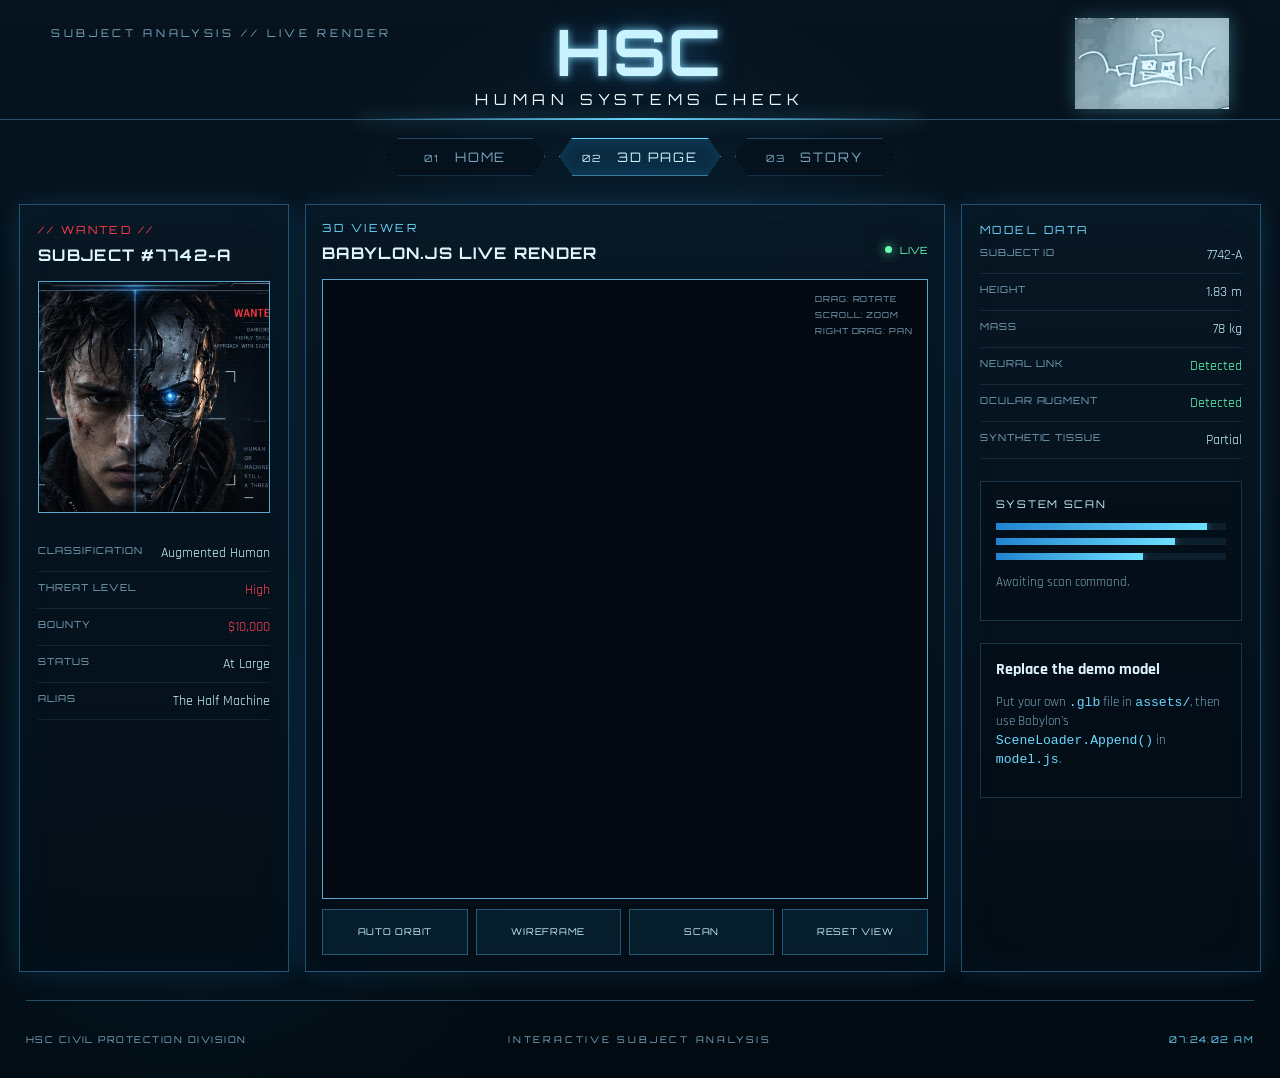
==== model.html @ 3faf3a6b "Add files via upload" ====
<!doctype html>
<html lang="en">
<head>
  <meta charset="utf-8" />
  <meta name="viewport" content="width=device-width, initial-scale=1" />
  <meta name="theme-color" content="#06111b" />
  <title>HSC // 3D Subject Viewer</title>
  <link rel="preconnect" href="https://fonts.googleapis.com">
  <link rel="preconnect" href="https://fonts.gstatic.com" crossorigin>
  <link href="https://fonts.googleapis.com/css2?family=Orbitron:wght@400;500;600;700;800&family=Rajdhani:wght@400;500;600;700&display=swap" rel="stylesheet">
  <link rel="stylesheet" href="styles.css" />
</head>
<body class="page page-model">
  <div class="scanlines" aria-hidden="true"></div>
  <div class="grid-overlay" aria-hidden="true"></div>

  <header class="site-header compact">
    <div class="header-left micro-copy">SUBJECT ANALYSIS // LIVE RENDER</div>
    <a class="brand" href="index.html">
      <span class="brand-title">HSC</span>
      <span class="brand-subtitle">Human Systems Check</span>
    </a>
    <img class="robot-logo" src="assets/robot-logo.png" alt="HSC robot logo" />
  </header>

  <nav class="top-nav" aria-label="Primary navigation">
    <a class="nav-chip" href="index.html"><span>01</span> Home</a>
    <a class="nav-chip active" href="model.html"><span>02</span> 3D Page</a>
    <a class="nav-chip" href="story.html"><span>03</span> Story</a>
  </nav>

  <main class="model-layout">
    <aside class="data-panel wanted-panel">
      <p class="section-tag danger">// WANTED //</p>
      <h1>SUBJECT #7742-A</h1>
      <img class="small-portrait" src="assets/subject-portrait.jpg" alt="Subject 7742-A" />
      <dl class="spec-list">
        <div><dt>Classification</dt><dd>Augmented Human</dd></div>
        <div><dt>Threat Level</dt><dd class="danger">High</dd></div>
        <div><dt>Bounty</dt><dd class="danger">$10,000</dd></div>
        <div><dt>Status</dt><dd>At Large</dd></div>
        <div><dt>Alias</dt><dd>The Half Machine</dd></div>
      </dl>
    </aside>

    <section class="viewer-panel">
      <div class="viewer-heading">
        <div>
          <p class="section-tag">3D VIEWER</p>
          <h1>BABYLON.JS LIVE RENDER</h1>
        </div>
        <div class="live-pill"><span></span> LIVE</div>
      </div>

      <div class="canvas-wrap">
        <canvas id="renderCanvas" aria-label="Interactive Babylon.js 3D model viewer"></canvas>
        <div class="canvas-help">
          <span>DRAG: ROTATE</span>
          <span>SCROLL: ZOOM</span>
          <span>RIGHT DRAG: PAN</span>
        </div>
        <div class="scan-bar" aria-hidden="true"></div>
      </div>

      <div class="viewer-controls">
        <button type="button" data-action="orbit">AUTO ORBIT</button>
        <button type="button" data-action="wireframe">WIREFRAME</button>
        <button type="button" data-action="scan">SCAN</button>
        <button type="button" data-action="reset">RESET VIEW</button>
      </div>
    </section>

    <aside class="data-panel diagnostics-panel">
      <p class="section-tag">MODEL DATA</p>
      <dl class="spec-list">
        <div><dt>Subject ID</dt><dd>7742-A</dd></div>
        <div><dt>Height</dt><dd>1.83 m</dd></div>
        <div><dt>Mass</dt><dd>78 kg</dd></div>
        <div><dt>Neural Link</dt><dd class="success">Detected</dd></div>
        <div><dt>Ocular Augment</dt><dd class="success">Detected</dd></div>
        <div><dt>Synthetic Tissue</dt><dd>Partial</dd></div>
      </dl>

      <div class="diagnostic-box">
        <div class="diag-title">SYSTEM SCAN</div>
        <div class="meter"><span style="width: 92%"></span></div>
        <div class="meter"><span style="width: 78%"></span></div>
        <div class="meter"><span style="width: 64%"></span></div>
        <p id="scanText">Awaiting scan command.</p>
      </div>

      <div class="model-note">
        <strong>Replace the demo model</strong>
        <p>Put your own <code>.glb</code> file in <code>assets/</code>, then use Babylon's <code>SceneLoader.Append()</code> in <code>model.js</code>.</p>
      </div>
    </aside>
  </main>

  <footer class="site-footer">
    <span>HSC CIVIL PROTECTION DIVISION</span>
    <span class="footer-motto">INTERACTIVE SUBJECT ANALYSIS</span>
    <span id="clock">--:--:--</span>
  </footer>

  <script src="https://cdn.babylonjs.com/babylon.js"></script>
  <script src="app.js"></script>
  <script src="model.js"></script>
</body>
</html>
---- styles.css ----
:root {
  --bg: #04101a;
  --bg-soft: #071a29;
  --panel: rgba(5, 20, 32, 0.82);
  --panel-strong: rgba(3, 14, 24, 0.95);
  --line: rgba(92, 190, 255, 0.36);
  --line-strong: rgba(113, 211, 255, 0.78);
  --cyan: #6ad8ff;
  --cyan-bright: #c9f3ff;
  --blue: #249dff;
  --red: #ff3e4d;
  --red-soft: rgba(255, 62, 77, 0.18);
  --green: #64ffb6;
  --text: #dff6ff;
  --muted: #7ca7be;
  --shadow: 0 0 24px rgba(47, 171, 255, 0.16);
}

* { box-sizing: border-box; }
html { min-height: 100%; background: var(--bg); }
body {
  margin: 0;
  min-height: 100vh;
  color: var(--text);
  font-family: "Rajdhani", system-ui, sans-serif;
  background:
    radial-gradient(circle at 50% 30%, rgba(28, 126, 194, 0.12), transparent 34%),
    radial-gradient(circle at 15% 80%, rgba(21, 86, 127, 0.12), transparent 26%),
    linear-gradient(180deg, #06131e 0%, #020b12 100%);
  overflow-x: hidden;
}

body::before {
  content: "";
  position: fixed;
  inset: 0;
  pointer-events: none;
  background:
    linear-gradient(90deg, transparent 49.8%, rgba(88, 186, 255, .06) 50%, transparent 50.2%),
    linear-gradient(0deg, transparent 49.8%, rgba(88, 186, 255, .045) 50%, transparent 50.2%);
  background-size: 120px 120px;
  opacity: .5;
  z-index: -4;
}

a { color: inherit; text-decoration: none; }
button { font: inherit; }

.scanlines {
  position: fixed;
  inset: 0;
  pointer-events: none;
  background: repeating-linear-gradient(to bottom, rgba(255,255,255,.018) 0, rgba(255,255,255,.018) 1px, transparent 1px, transparent 4px);
  mix-blend-mode: screen;
  opacity: .34;
  z-index: 30;
}

.grid-overlay {
  position: fixed;
  inset: 0;
  pointer-events: none;
  background-image:
    linear-gradient(rgba(84, 190, 255, .045) 1px, transparent 1px),
    linear-gradient(90deg, rgba(84, 190, 255, .045) 1px, transparent 1px);
  background-size: 48px 48px;
  mask-image: linear-gradient(to bottom, transparent, black 30%, black 80%, transparent);
  z-index: -3;
}

.site-header {
  position: relative;
  display: grid;
  grid-template-columns: 1fr auto 1fr;
  align-items: center;
  min-height: 144px;
  padding: 18px 4vw 10px;
  border-bottom: 1px solid var(--line);
}

.site-header::after {
  content: "";
  position: absolute;
  bottom: -1px;
  left: 28%;
  right: 28%;
  height: 2px;
  background: linear-gradient(90deg, transparent, var(--cyan), transparent);
  box-shadow: 0 0 16px rgba(106,216,255,.55);
}

.site-header.compact { min-height: 118px; }

.header-left {
  justify-self: start;
  align-self: start;
  padding-top: 8px;
}

.micro-copy {
  color: var(--muted);
  font-family: "Orbitron", sans-serif;
  font-size: .67rem;
  letter-spacing: .34em;
}

.brand {
  display: flex;
  flex-direction: column;
  align-items: center;
  line-height: 1;
  text-transform: uppercase;
}

.brand-title {
  font-family: "Orbitron", sans-serif;
  font-size: clamp(3.2rem, 6vw, 5.8rem);
  font-weight: 700;
  letter-spacing: .04em;
  color: var(--cyan-bright);
  text-shadow: 0 0 8px rgba(132, 223, 255, .85), 0 0 28px rgba(54, 160, 255, .42);
}

.compact .brand-title { font-size: clamp(2.4rem, 5vw, 4rem); }

.brand-subtitle {
  margin-top: 8px;
  font-family: "Orbitron", sans-serif;
  font-size: clamp(.62rem, 1.2vw, .95rem);
  letter-spacing: .38em;
  color: #edfaff;
  white-space: nowrap;
}

.robot-logo {
  justify-self: end;
  width: clamp(96px, 12vw, 160px);
  max-height: 96px;
  object-fit: contain;
  filter: drop-shadow(0 0 9px rgba(108,220,255,.55));
}

.top-nav {
  display: flex;
  justify-content: center;
  gap: 14px;
  flex-wrap: wrap;
  padding: 18px 16px 8px;
}

.nav-chip {
  min-width: 160px;
  padding: 10px 22px;
  border: 1px solid rgba(94, 178, 235, .35);
  clip-path: polygon(8% 0, 92% 0, 100% 50%, 92% 100%, 8% 100%, 0 50%);
  background: rgba(4,16,27,.62);
  color: var(--muted);
  text-align: center;
  text-transform: uppercase;
  font-family: "Orbitron", sans-serif;
  font-size: .82rem;
  letter-spacing: .14em;
  transition: .25s ease;
}

.nav-chip span { display: inline-block; margin-right: 9px; font-size: .62rem; }
.nav-chip:hover, .nav-chip.active {
  color: var(--cyan-bright);
  border-color: var(--cyan);
  background: rgba(17, 70, 105, .42);
  box-shadow: inset 0 0 18px rgba(34,163,255,.18), 0 0 18px rgba(34,163,255,.18);
}

.home-shell {
  width: min(1480px, 96vw);
  margin: 18px auto 0;
  display: grid;
  grid-template-columns: minmax(180px, 240px) minmax(480px, 760px) minmax(180px, 240px);
  gap: 26px;
  align-items: center;
}

.side-panel {
  min-height: 560px;
  padding: 40px 24px;
  border-inline: 1px solid rgba(90,180,240,.16);
  color: var(--muted);
}

.side-panel h2 {
  margin: 28px 0;
  font-family: "Orbitron", sans-serif;
  font-size: clamp(1.2rem, 2vw, 1.8rem);
  font-weight: 400;
  letter-spacing: .28em;
  line-height: 1.55;
  text-transform: uppercase;
}

.panel-kicker, .section-tag {
  margin: 0;
  color: var(--cyan);
  font-family: "Orbitron", sans-serif;
  letter-spacing: .22em;
  font-size: .7rem;
  text-transform: uppercase;
}

.divider {
  width: 34px;
  height: 3px;
  margin: 22px 0;
  background: var(--cyan);
  box-shadow: 0 0 12px rgba(106,216,255,.4);
}

.status-block {
  display: flex;
  gap: 10px;
  align-items: center;
  margin-top: 56px;
  font-family: "Orbitron", sans-serif;
  font-size: .62rem;
  letter-spacing: .12em;
  line-height: 1.7;
}

.status-dot {
  width: 8px;
  height: 8px;
  border-radius: 50%;
  background: var(--green);
  box-shadow: 0 0 12px var(--green);
  flex: 0 0 auto;
}

.mini-readout {
  display: grid;
  grid-template-columns: 1fr 1fr;
  gap: 8px 14px;
  margin-top: 38px;
  font-family: "Orbitron", sans-serif;
  font-size: .62rem;
  letter-spacing: .1em;
}
.mini-readout strong { color: var(--cyan-bright); text-align: right; }

.subject-zone { position: relative; text-align: center; }
.hud-label {
  position: absolute;
  top: 34px;
  z-index: 4;
  color: var(--muted);
  font-family: "Orbitron", sans-serif;
  font-size: .67rem;
  letter-spacing: .16em;
  text-align: left;
}
.hud-label-left { left: 34px; }
.hud-label-right { right: 34px; }
.danger { color: var(--red) !important; }
.success { color: var(--green) !important; }

.portrait-link { display: block; }
.portrait-frame {
  position: relative;
  overflow: hidden;
  aspect-ratio: 1.08 / 1;
  border: 1px solid var(--line-strong);
  background: #06131f;
  box-shadow: var(--shadow), inset 0 0 54px rgba(34,163,255,.08);
  clip-path: polygon(4% 0, 96% 0, 100% 6%, 100% 94%, 96% 100%, 4% 100%, 0 94%, 0 6%);
}

.portrait-frame::after {
  content: "";
  position: absolute;
  inset: 0;
  background: linear-gradient(90deg, transparent 49.7%, rgba(94, 204, 255, .5) 50%, transparent 50.3%);
  pointer-events: none;
}

.portrait-frame img {
  width: 100%;
  height: 100%;
  object-fit: cover;
  object-position: center;
  filter: contrast(1.03) saturate(.9) brightness(.92);
  transition: transform .5s ease, filter .5s ease;
}

.portrait-link:hover img { transform: scale(1.025); filter: contrast(1.08) saturate(1.05) brightness(1); }

.corner { position: absolute; width: 34px; height: 34px; z-index: 3; }
.c1 { top: 22%; left: 17%; border-top: 2px solid var(--cyan-bright); border-left: 2px solid var(--cyan-bright); }
.c2 { top: 22%; right: 17%; border-top: 2px solid var(--cyan-bright); border-right: 2px solid var(--cyan-bright); }
.c3 { bottom: 19%; left: 17%; border-bottom: 2px solid var(--cyan-bright); border-left: 2px solid var(--cyan-bright); }
.c4 { bottom: 19%; right: 17%; border-bottom: 2px solid var(--cyan-bright); border-right: 2px solid var(--cyan-bright); }

.crosshair { position: absolute; z-index: 2; opacity: .35; pointer-events: none; }
.crosshair-x { left: 10%; right: 10%; top: 50%; height: 1px; background: var(--cyan); }
.crosshair-y { top: 12%; bottom: 12%; left: 50%; width: 1px; background: var(--cyan); }

.portrait-hover {
  position: absolute;
  left: 50%;
  bottom: 26px;
  transform: translateX(-50%) translateY(14px);
  z-index: 5;
  padding: 9px 14px;
  border: 1px solid var(--cyan);
  background: rgba(2,10,18,.88);
  color: var(--cyan-bright);
  font-family: "Orbitron", sans-serif;
  font-size: .67rem;
  letter-spacing: .14em;
  opacity: 0;
  transition: .25s ease;
}
.portrait-link:hover .portrait-hover { opacity: 1; transform: translateX(-50%) translateY(0); }

.bounty-button {
  position: relative;
  z-index: 5;
  width: 86%;
  margin: -18px auto 0;
  min-height: 92px;
  display: flex;
  align-items: center;
  justify-content: space-between;
  gap: 18px;
  padding: 14px 34px;
  border: 2px solid var(--red);
  background: linear-gradient(180deg, rgba(87,11,20,.96), rgba(31,4,10,.96));
  clip-path: polygon(5% 0, 95% 0, 100% 30%, 100% 70%, 95% 100%, 5% 100%, 0 70%, 0 30%);
  box-shadow: 0 0 18px rgba(255,62,77,.42), inset 0 0 22px rgba(255,62,77,.16);
  transition: .25s ease;
}
.bounty-button:hover { transform: translateY(-3px); box-shadow: 0 0 32px rgba(255,62,77,.65), inset 0 0 28px rgba(255,62,77,.22); }
.bounty-button strong {
  display: block;
  color: #fff;
  font-family: "Orbitron", sans-serif;
  font-size: clamp(1rem, 2vw, 1.65rem);
  letter-spacing: .03em;
  text-shadow: 0 0 10px rgba(255,70,80,.78);
}
.bounty-button small {
  display: block;
  margin-top: 8px;
  color: #a7bdc8;
  font-family: "Orbitron", sans-serif;
  font-size: .58rem;
  letter-spacing: .28em;
}
.chev { color: var(--red); font-size: 2.2rem; }

.subject-meta {
  display: flex;
  flex-wrap: wrap;
  justify-content: center;
  gap: 18px 28px;
  margin-top: 24px;
  color: var(--muted);
  font-family: "Orbitron", sans-serif;
  font-size: .58rem;
  letter-spacing: .13em;
}

.site-footer {
  width: min(1500px, 96vw);
  margin: 28px auto 0;
  min-height: 78px;
  display: grid;
  grid-template-columns: 1fr auto 1fr;
  align-items: center;
  gap: 18px;
  border-top: 1px solid var(--line);
  color: var(--muted);
  font-family: "Orbitron", sans-serif;
  font-size: .58rem;
  letter-spacing: .16em;
  text-transform: uppercase;
}
.site-footer > :last-child { justify-self: end; color: var(--cyan); }
.footer-motto { justify-self: center; letter-spacing: .3em; }

/* Shared panel styling */
.panel-frame, .data-panel, .viewer-panel {
  border: 1px solid var(--line);
  background: linear-gradient(180deg, rgba(7,23,36,.88), rgba(3,13,22,.9));
  box-shadow: inset 0 0 40px rgba(26,111,167,.05), var(--shadow);
}

/* 3D viewer */
.model-layout {
  width: min(1500px, 97vw);
  margin: 20px auto 0;
  display: grid;
  grid-template-columns: minmax(220px, 270px) minmax(520px, 1fr) minmax(230px, 300px);
  gap: 16px;
  align-items: stretch;
}

.data-panel { padding: 18px; }
.data-panel h1, .viewer-heading h1 {
  margin: 8px 0 16px;
  font-family: "Orbitron", sans-serif;
  font-size: 1rem;
  letter-spacing: .08em;
}

.small-portrait {
  width: 100%;
  aspect-ratio: 1 / 1;
  object-fit: cover;
  border: 1px solid var(--line-strong);
  margin-bottom: 16px;
}

.spec-list { margin: 0; }
.spec-list > div {
  display: grid;
  grid-template-columns: 1fr 1fr;
  gap: 12px;
  padding: 9px 0;
  border-bottom: 1px solid rgba(100,190,240,.12);
}
.spec-list dt {
  color: var(--muted);
  font-family: "Orbitron", sans-serif;
  font-size: .6rem;
  text-transform: uppercase;
  letter-spacing: .1em;
}
.spec-list dd {
  margin: 0;
  color: var(--cyan-bright);
  font-size: .9rem;
  text-align: right;
}

.viewer-panel { padding: 16px; min-width: 0; }
.viewer-heading { display: flex; justify-content: space-between; gap: 20px; align-items: center; }
.live-pill {
  display: flex;
  gap: 8px;
  align-items: center;
  color: var(--green);
  font-family: "Orbitron", sans-serif;
  font-size: .62rem;
}
.live-pill span { width: 7px; height: 7px; border-radius: 50%; background: var(--green); box-shadow: 0 0 11px var(--green); }

.canvas-wrap {
  position: relative;
  height: 620px;
  overflow: hidden;
  border: 1px solid var(--line-strong);
  background: #020911;
}
#renderCanvas { width: 100%; height: 100%; display: block; outline: none; touch-action: none; }
.canvas-help {
  position: absolute;
  right: 14px;
  top: 14px;
  display: grid;
  gap: 6px;
  color: var(--muted);
  font-family: "Orbitron", sans-serif;
  font-size: .52rem;
  letter-spacing: .11em;
  pointer-events: none;
}
.scan-bar {
  position: absolute;
  left: 0; right: 0; top: -4px;
  height: 3px;
  background: linear-gradient(90deg, transparent, var(--cyan), transparent);
  box-shadow: 0 0 20px var(--cyan);
  opacity: 0;
  pointer-events: none;
}
.scan-bar.scanning { opacity: .85; animation: scanner 1.6s linear 2; }
@keyframes scanner { from { top: 0; } to { top: calc(100% - 3px); } }

.viewer-controls { display: grid; grid-template-columns: repeat(4, 1fr); gap: 8px; margin-top: 10px; }
.viewer-controls button {
  min-height: 46px;
  border: 1px solid var(--line);
  background: rgba(8,35,53,.72);
  color: var(--cyan-bright);
  font-family: "Orbitron", sans-serif;
  font-size: .58rem;
  letter-spacing: .08em;
  cursor: pointer;
  transition: .2s ease;
}
.viewer-controls button:hover, .viewer-controls button.active {
  border-color: var(--cyan);
  background: rgba(18,76,113,.8);
  box-shadow: 0 0 14px rgba(61,183,255,.24);
}

.diagnostic-box, .model-note {
  margin-top: 22px;
  padding: 15px;
  border: 1px solid rgba(100,190,240,.22);
  background: rgba(2,12,20,.55);
}
.diag-title {
  margin-bottom: 12px;
  color: var(--cyan-bright);
  font-family: "Orbitron", sans-serif;
  font-size: .66rem;
  letter-spacing: .16em;
}
.meter { height: 7px; margin: 8px 0; background: rgba(98,180,225,.1); overflow: hidden; }
.meter span { display: block; height: 100%; background: linear-gradient(90deg, #2183d0, #6de0ff); box-shadow: 0 0 8px rgba(106,216,255,.5); }
.diagnostic-box p, .model-note p { color: var(--muted); font-size: .82rem; line-height: 1.45; }
.model-note code { color: var(--cyan); }

/* Story */
.story-layout { width: min(1480px, 96vw); margin: 20px auto 0; }
.story-hero {
  display: grid;
  grid-template-columns: minmax(260px, 360px) 1fr minmax(240px, 300px);
  gap: 28px;
  padding: 22px;
}
.story-photo-wrap { position: relative; min-height: 460px; }
.story-photo-wrap img { width: 100%; height: 100%; object-fit: cover; border: 1px solid var(--line-strong); }
.wanted-stamp {
  position: absolute;
  left: 16px;
  bottom: 16px;
  padding: 7px 12px;
  border: 2px solid var(--red);
  color: var(--red);
  font-family: "Orbitron", sans-serif;
  font-weight: 700;
  font-size: 1.3rem;
  letter-spacing: .08em;
  background: rgba(12,3,6,.74);
  box-shadow: 0 0 14px rgba(255,62,77,.3);
}
.case-copy h1 {
  margin: 10px 0 0;
  font-family: "Orbitron", sans-serif;
  font-size: clamp(2rem, 4vw, 3.4rem);
  letter-spacing: .06em;
}
.case-copy .lead { margin-top: 2px; color: var(--cyan); font-family: "Orbitron", sans-serif; letter-spacing: .18em; text-transform: uppercase; }
.case-copy > p:not(.section-tag):not(.lead) { color: #a8c4d3; line-height: 1.75; font-size: 1.02rem; }
.case-copy blockquote {
  margin: 26px 0 0;
  padding: 16px 22px;
  border-left: 3px solid var(--red);
  background: rgba(3,14,23,.72);
  color: var(--cyan-bright);
  font-family: "Orbitron", sans-serif;
  font-style: italic;
  letter-spacing: .12em;
}

.bounty-card {
  align-self: start;
  padding: 20px;
  border: 1px solid var(--red);
  background: linear-gradient(180deg, rgba(62,10,17,.44), rgba(4,14,22,.9));
  text-align: center;
  box-shadow: 0 0 20px rgba(255,62,77,.12);
}
.bounty-card > span, .bounty-card > small { display: block; font-family: "Orbitron", sans-serif; letter-spacing: .12em; }
.bounty-card > strong { display: block; margin: 8px 0; color: white; font-family: "Orbitron", sans-serif; font-size: 2.5rem; text-shadow: 0 0 15px rgba(255,62,77,.6); }
.bounty-card > small { color: var(--muted); font-size: .62rem; margin-bottom: 18px; }

.timeline { margin-top: 18px; padding: 20px; }
.timeline-grid { display: grid; grid-template-columns: repeat(5, 1fr); gap: 0; margin-top: 20px; }
.timeline-grid article {
  position: relative;
  padding: 26px 18px 10px;
  border-top: 2px solid rgba(80,175,235,.42);
}
.timeline-grid article::before {
  content: "";
  position: absolute;
  top: -7px;
  left: 16px;
  width: 11px;
  height: 11px;
  border-radius: 50%;
  background: var(--bg);
  border: 2px solid var(--cyan);
  box-shadow: 0 0 8px rgba(106,216,255,.5);
}
.timeline-grid article:last-child { border-top-color: rgba(255,62,77,.65); }
.timeline-grid article:last-child::before { border-color: var(--red); box-shadow: 0 0 8px rgba(255,62,77,.5); }
.timeline-grid span { color: var(--cyan); font-family: "Orbitron", sans-serif; font-size: .72rem; }
.timeline-grid h3 { margin: 8px 0; font-family: "Orbitron", sans-serif; font-size: .75rem; letter-spacing: .06em; }
.timeline-grid p { margin: 0; color: var(--muted); font-size: .82rem; line-height: 1.45; }

.records-grid { display: grid; grid-template-columns: .8fr 1.1fr 1fr; gap: 18px; margin-top: 18px; }
.record-card { padding: 20px; }
.record-card ul { margin: 16px 0 0; padding-left: 18px; color: #acc7d5; line-height: 1.8; }
.record-card li::marker { color: var(--cyan); }
.incident { display: grid; grid-template-columns: 90px 1fr; gap: 14px; padding: 10px 0; border-bottom: 1px solid rgba(100,190,240,.1); }
.incident time { color: var(--cyan); font-family: "Orbitron", sans-serif; font-size: .62rem; }
.incident span { color: var(--muted); }
.evidence-grid { display: grid; grid-template-columns: repeat(3, 1fr); gap: 10px; margin-top: 16px; }
.evidence-grid div { min-height: 120px; padding: 12px; border: 1px solid rgba(100,190,240,.22); background: linear-gradient(180deg, rgba(9,37,55,.7), rgba(3,14,22,.8)); }
.evidence-grid span, .evidence-grid strong, .evidence-grid small { display: block; }
.evidence-grid span { color: var(--cyan); font-family: "Orbitron", sans-serif; font-size: .62rem; }
.evidence-grid strong { margin-top: 30px; font-size: .9rem; }
.evidence-grid small { color: var(--muted); }

@media (max-width: 1120px) {
  .home-shell { grid-template-columns: 1fr minmax(480px, 700px); }
  .right-panel { display: none; }
  .model-layout { grid-template-columns: 220px 1fr; }
  .diagnostics-panel { grid-column: 1 / -1; }
  .story-hero { grid-template-columns: 280px 1fr; }
  .bounty-card { grid-column: 1 / -1; }
  .records-grid { grid-template-columns: 1fr 1fr; }
  .records-grid > :last-child { grid-column: 1 / -1; }
}

@media (max-width: 780px) {
  .site-header { min-height: 110px; grid-template-columns: 1fr auto; padding-inline: 20px; }
  .header-left { display: none; }
  .brand { justify-self: start; }
  .brand-title { font-size: 2.8rem; }
  .brand-subtitle { font-size: .56rem; letter-spacing: .22em; }
  .robot-logo { width: 92px; }
  .top-nav { gap: 7px; }
  .nav-chip { min-width: 0; flex: 1 1 105px; padding: 9px 12px; font-size: .68rem; }
  .home-shell { display: block; width: min(94vw, 700px); }
  .side-panel { display: none; }
  .hud-label { top: 18px; }
  .portrait-frame { aspect-ratio: .95 / 1; }
  .bounty-button { width: 94%; padding-inline: 18px; }
  .subject-meta { font-size: .51rem; }
  .site-footer { grid-template-columns: 1fr auto; padding: 18px 0; }
  .footer-motto { display: none; }

  .model-layout { display: block; width: 94vw; }
  .data-panel, .viewer-panel { margin-bottom: 14px; }
  .wanted-panel { display: grid; grid-template-columns: 120px 1fr; gap: 12px; }
  .wanted-panel .section-tag, .wanted-panel h1 { grid-column: 1 / -1; }
  .small-portrait { margin: 0; }
  .canvas-wrap { height: 520px; }
  .viewer-controls { grid-template-columns: 1fr 1fr; }

  .story-hero { display: block; }
  .story-photo-wrap { min-height: 420px; margin-bottom: 20px; }
  .bounty-card { margin-top: 20px; }
  .timeline-grid { grid-template-columns: 1fr; }
  .timeline-grid article { border-top: 0; border-left: 2px solid rgba(80,175,235,.42); padding: 12px 12px 20px 24px; }
  .timeline-grid article::before { left: -7px; top: 16px; }
  .records-grid { grid-template-columns: 1fr; }
  .records-grid > :last-child { grid-column: auto; }
}

@media (max-width: 500px) {
  .brand-subtitle { max-width: 230px; white-space: normal; line-height: 1.4; }
  .portrait-hover { display: none; }
  .bounty-button strong { font-size: .92rem; }
  .chev { font-size: 1.5rem; }
  .canvas-wrap { height: 430px; }
  .story-photo-wrap { min-height: 360px; }
  .evidence-grid { grid-template-columns: 1fr; }
}
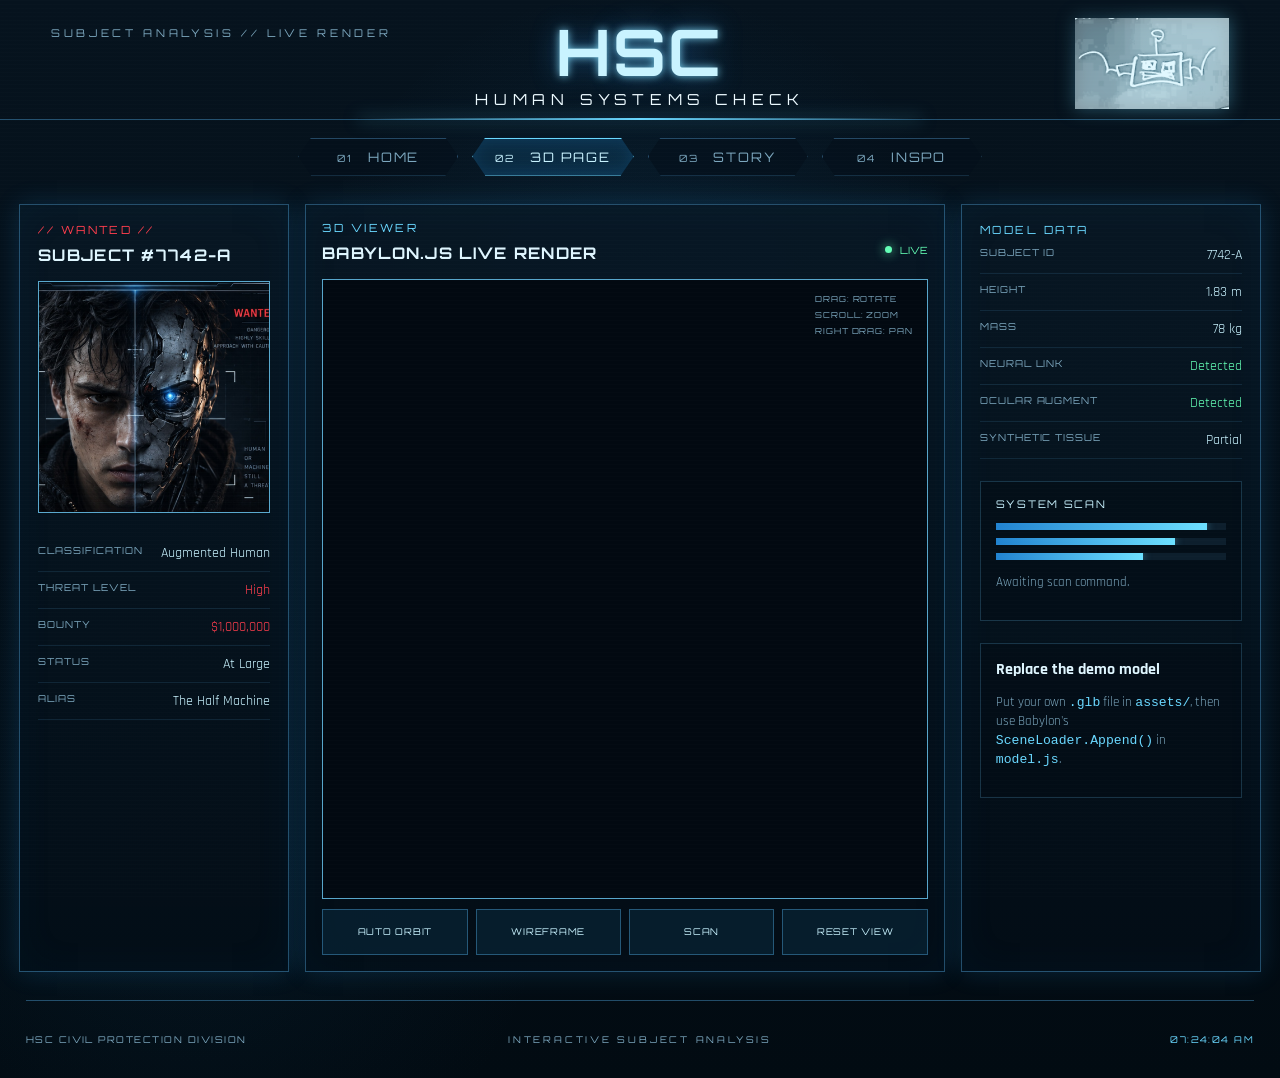
==== commit 02c7d391: "Add files via upload" ====
--- a/model.html
+++ b/model.html
@@ -27,6 +27,7 @@
     <a class="nav-chip" href="index.html"><span>01</span> Home</a>
     <a class="nav-chip active" href="model.html"><span>02</span> 3D Page</a>
     <a class="nav-chip" href="story.html"><span>03</span> Story</a>
+    <a class="nav-chip" href="inspo.html"><span>04</span> INSPO</a>
   </nav>
 
   <main class="model-layout">
@@ -37,7 +38,7 @@
       <dl class="spec-list">
         <div><dt>Classification</dt><dd>Augmented Human</dd></div>
         <div><dt>Threat Level</dt><dd class="danger">High</dd></div>
-        <div><dt>Bounty</dt><dd class="danger">$10,000</dd></div>
+        <div><dt>Bounty</dt><dd class="danger">$1,000,000</dd></div>
         <div><dt>Status</dt><dd>At Large</dd></div>
         <div><dt>Alias</dt><dd>The Half Machine</dd></div>
       </dl>
--- a/styles.css
+++ b/styles.css
@@ -670,3 +670,255 @@
   .story-photo-wrap { min-height: 360px; }
   .evidence-grid { grid-template-columns: 1fr; }
 }
+
+/* Inspiration page */
+.inspo-layout {
+  width: min(1480px, 96vw);
+  margin: 20px auto 0;
+}
+
+.inspo-hero {
+  min-height: 360px;
+  display: grid;
+  grid-template-columns: 1.35fr .65fr;
+  gap: 34px;
+  align-items: center;
+  padding: clamp(28px, 5vw, 66px);
+  overflow: hidden;
+  position: relative;
+}
+
+.inspo-hero::before {
+  content: "";
+  position: absolute;
+  inset: 0;
+  pointer-events: none;
+  background:
+    linear-gradient(115deg, rgba(31, 147, 219, .12), transparent 42%),
+    linear-gradient(295deg, rgba(255, 62, 77, .09), transparent 35%);
+}
+
+.inspo-hero-copy { position: relative; z-index: 1; }
+.inspo-hero h1 {
+  margin: 14px 0 20px;
+  font-family: "Orbitron", sans-serif;
+  font-size: clamp(2.1rem, 5vw, 5rem);
+  line-height: 1.02;
+  letter-spacing: .035em;
+  color: var(--cyan-bright);
+  text-shadow: 0 0 22px rgba(77, 190, 255, .28);
+}
+.inspo-hero h1 span { color: #fff; }
+.inspo-lead {
+  max-width: 880px;
+  margin: 0;
+  color: #a9c9d8;
+  font-size: clamp(1rem, 1.35vw, 1.18rem);
+  line-height: 1.75;
+}
+.inspo-lead strong { color: var(--cyan-bright); }
+
+.inspo-scan-card {
+  position: relative;
+  z-index: 1;
+  min-height: 255px;
+  display: grid;
+  place-items: center;
+  border: 1px solid rgba(95, 194, 250, .24);
+  background: radial-gradient(circle, rgba(26, 118, 174, .16), rgba(2, 11, 18, .3) 65%);
+  clip-path: polygon(10% 0, 90% 0, 100% 10%, 100% 90%, 90% 100%, 10% 100%, 0 90%, 0 10%);
+}
+.scan-core {
+  position: relative;
+  width: 190px;
+  aspect-ratio: 1;
+  display: grid;
+  place-items: center;
+  border: 1px solid rgba(106, 216, 255, .42);
+  border-radius: 50%;
+  box-shadow: inset 0 0 34px rgba(44, 170, 241, .12), 0 0 26px rgba(42, 163, 235, .13);
+}
+.scan-core strong {
+  font-family: "Orbitron", sans-serif;
+  font-size: 2.4rem;
+  letter-spacing: .12em;
+  color: var(--cyan-bright);
+  text-shadow: 0 0 15px rgba(106, 216, 255, .6);
+}
+.scan-core small {
+  position: absolute;
+  bottom: 48px;
+  font-family: "Orbitron", sans-serif;
+  font-size: .46rem;
+  letter-spacing: .18em;
+  color: var(--muted);
+}
+.scan-ring, .scan-cross { position: absolute; pointer-events: none; }
+.scan-ring { border-radius: 50%; border: 1px solid rgba(106, 216, 255, .25); }
+.ring-one { inset: 17px; border-style: dashed; animation: inspoSpin 13s linear infinite; }
+.ring-two { inset: 42px; border-color: rgba(255, 62, 77, .28); animation: inspoSpinReverse 9s linear infinite; }
+.scan-cross.horizontal { left: -22px; right: -22px; height: 1px; background: linear-gradient(90deg, transparent, var(--cyan), transparent); }
+.scan-cross.vertical { top: -22px; bottom: -22px; width: 1px; background: linear-gradient(180deg, transparent, var(--cyan), transparent); }
+@keyframes inspoSpin { to { transform: rotate(360deg); } }
+@keyframes inspoSpinReverse { to { transform: rotate(-360deg); } }
+
+.inspo-grid {
+  display: grid;
+  grid-template-columns: 1fr 1fr;
+  gap: 18px;
+  margin-top: 18px;
+}
+.inspo-card {
+  position: relative;
+  overflow: hidden;
+  min-height: 440px;
+  padding: clamp(24px, 3vw, 42px);
+}
+.inspo-card::after {
+  content: "";
+  position: absolute;
+  width: 220px;
+  height: 220px;
+  right: -90px;
+  top: -90px;
+  border-radius: 50%;
+  border: 1px solid rgba(106, 216, 255, .1);
+  box-shadow: 0 0 70px rgba(28, 142, 210, .08);
+}
+.terminator-card::after { border-color: rgba(255, 62, 77, .12); box-shadow: 0 0 70px rgba(255, 62, 77, .07); }
+.creators-card {
+  grid-column: 1 / -1;
+  min-height: 0;
+}
+.creators-card::after {
+  border-color: rgba(106, 216, 255, .16);
+  box-shadow: 0 0 70px rgba(45, 178, 255, .1);
+}
+.creators-card h2 { color: var(--cyan-bright); }
+.creator-list {
+  position: relative;
+  z-index: 1;
+  display: grid;
+  grid-template-columns: repeat(3, minmax(0, 1fr));
+  gap: 12px;
+  margin-top: 24px;
+}
+.creator-entry {
+  padding: 18px;
+  border: 1px solid rgba(106, 216, 255, .24);
+  background: linear-gradient(135deg, rgba(9, 39, 58, .72), rgba(3, 15, 24, .78));
+}
+.creator-entry span, .creator-entry strong { display: block; }
+.creator-entry span {
+  color: var(--cyan);
+  font-family: "Orbitron", sans-serif;
+  font-size: .54rem;
+  letter-spacing: .14em;
+}
+.creator-entry strong {
+  margin-top: 8px;
+  color: #fff;
+  font-family: "Orbitron", sans-serif;
+  font-size: clamp(.9rem, 1.8vw, 1.2rem);
+  letter-spacing: .045em;
+}
+.creator-edit-note {
+  margin-top: 18px !important;
+  padding-top: 14px;
+  border-top: 1px solid rgba(106, 216, 255, .14);
+  color: var(--muted) !important;
+  font-size: .82rem !important;
+}
+.creator-edit-note strong { color: var(--cyan-bright) !important; }
+.inspo-number {
+  position: absolute;
+  top: 18px;
+  right: 24px;
+  color: rgba(125, 210, 255, .13);
+  font-family: "Orbitron", sans-serif;
+  font-size: 4.8rem;
+  font-weight: 700;
+  line-height: 1;
+}
+.terminator-card .inspo-number { color: rgba(255, 62, 77, .12); }
+.inspo-card h2 {
+  margin: 13px 0 22px;
+  font-family: "Orbitron", sans-serif;
+  font-size: clamp(1.5rem, 3vw, 2.6rem);
+  letter-spacing: .06em;
+}
+.cyberpunk-card h2 { color: var(--cyan-bright); }
+.terminator-card h2 { color: #fff; text-shadow: 0 0 14px rgba(255, 62, 77, .22); }
+.inspo-card > p:not(.section-tag) {
+  position: relative;
+  z-index: 1;
+  color: #a9c4d1;
+  font-size: 1rem;
+  line-height: 1.72;
+}
+.inspo-card > p strong { color: #fff; }
+.inspo-tags { display: flex; flex-wrap: wrap; gap: 8px; margin-top: 26px; }
+.inspo-tags span {
+  padding: 7px 10px;
+  border: 1px solid rgba(106, 216, 255, .32);
+  background: rgba(13, 56, 82, .34);
+  color: var(--cyan-bright);
+  font-family: "Orbitron", sans-serif;
+  font-size: .53rem;
+  letter-spacing: .09em;
+}
+.red-tags span { border-color: rgba(255, 62, 77, .34); background: rgba(76, 14, 23, .32); color: #ff9aa3; }
+
+.connection-panel { margin-top: 18px; padding: clamp(24px, 3vw, 38px); }
+.connection-panel h2 {
+  margin: 8px 0 24px;
+  font-family: "Orbitron", sans-serif;
+  font-size: clamp(1.3rem, 2.6vw, 2.25rem);
+  letter-spacing: .07em;
+}
+.connection-flow {
+  display: grid;
+  grid-template-columns: 1fr auto 1fr auto 1fr;
+  gap: 14px;
+  align-items: stretch;
+}
+.flow-node {
+  min-height: 170px;
+  padding: 20px;
+  border: 1px solid rgba(106, 216, 255, .22);
+  background: rgba(4, 19, 30, .68);
+}
+.flow-node span, .flow-node strong, .flow-node small { display: block; }
+.flow-node span { color: var(--cyan); font-family: "Orbitron", sans-serif; font-size: .56rem; letter-spacing: .14em; }
+.flow-node strong { margin: 16px 0 10px; color: var(--cyan-bright); font-family: "Orbitron", sans-serif; font-size: .9rem; }
+.flow-node small { color: var(--muted); font-size: .83rem; line-height: 1.5; }
+.alert-node { border-color: rgba(255, 62, 77, .34); background: rgba(47, 8, 14, .3); }
+.alert-node strong { color: #ff8994; }
+.flow-arrow { display: grid; place-items: center; color: var(--cyan); font-size: 3rem; font-family: "Orbitron", sans-serif; opacity: .65; }
+
+.inspo-disclaimer {
+  display: flex;
+  gap: 14px;
+  align-items: flex-start;
+  margin-top: 18px;
+  padding: 18px 22px;
+}
+.inspo-disclaimer .status-dot { margin-top: 7px; }
+.inspo-disclaimer p { margin: 0; color: var(--muted); line-height: 1.55; }
+.inspo-disclaimer strong { color: var(--cyan-bright); font-family: "Orbitron", sans-serif; font-size: .72rem; letter-spacing: .08em; }
+
+@media (max-width: 900px) {
+  .inspo-hero { grid-template-columns: 1fr; }
+  .inspo-scan-card { min-height: 220px; }
+  .inspo-grid { grid-template-columns: 1fr; }
+  .connection-flow { grid-template-columns: 1fr; }
+  .creator-list { grid-template-columns: 1fr; }
+  .flow-arrow { transform: rotate(90deg); height: 28px; }
+}
+
+@media (max-width: 500px) {
+  .inspo-hero { padding: 25px 20px; }
+  .inspo-card, .connection-panel { padding: 22px 18px; }
+  .inspo-number { font-size: 3.5rem; }
+  .scan-core { width: 160px; }
+}
